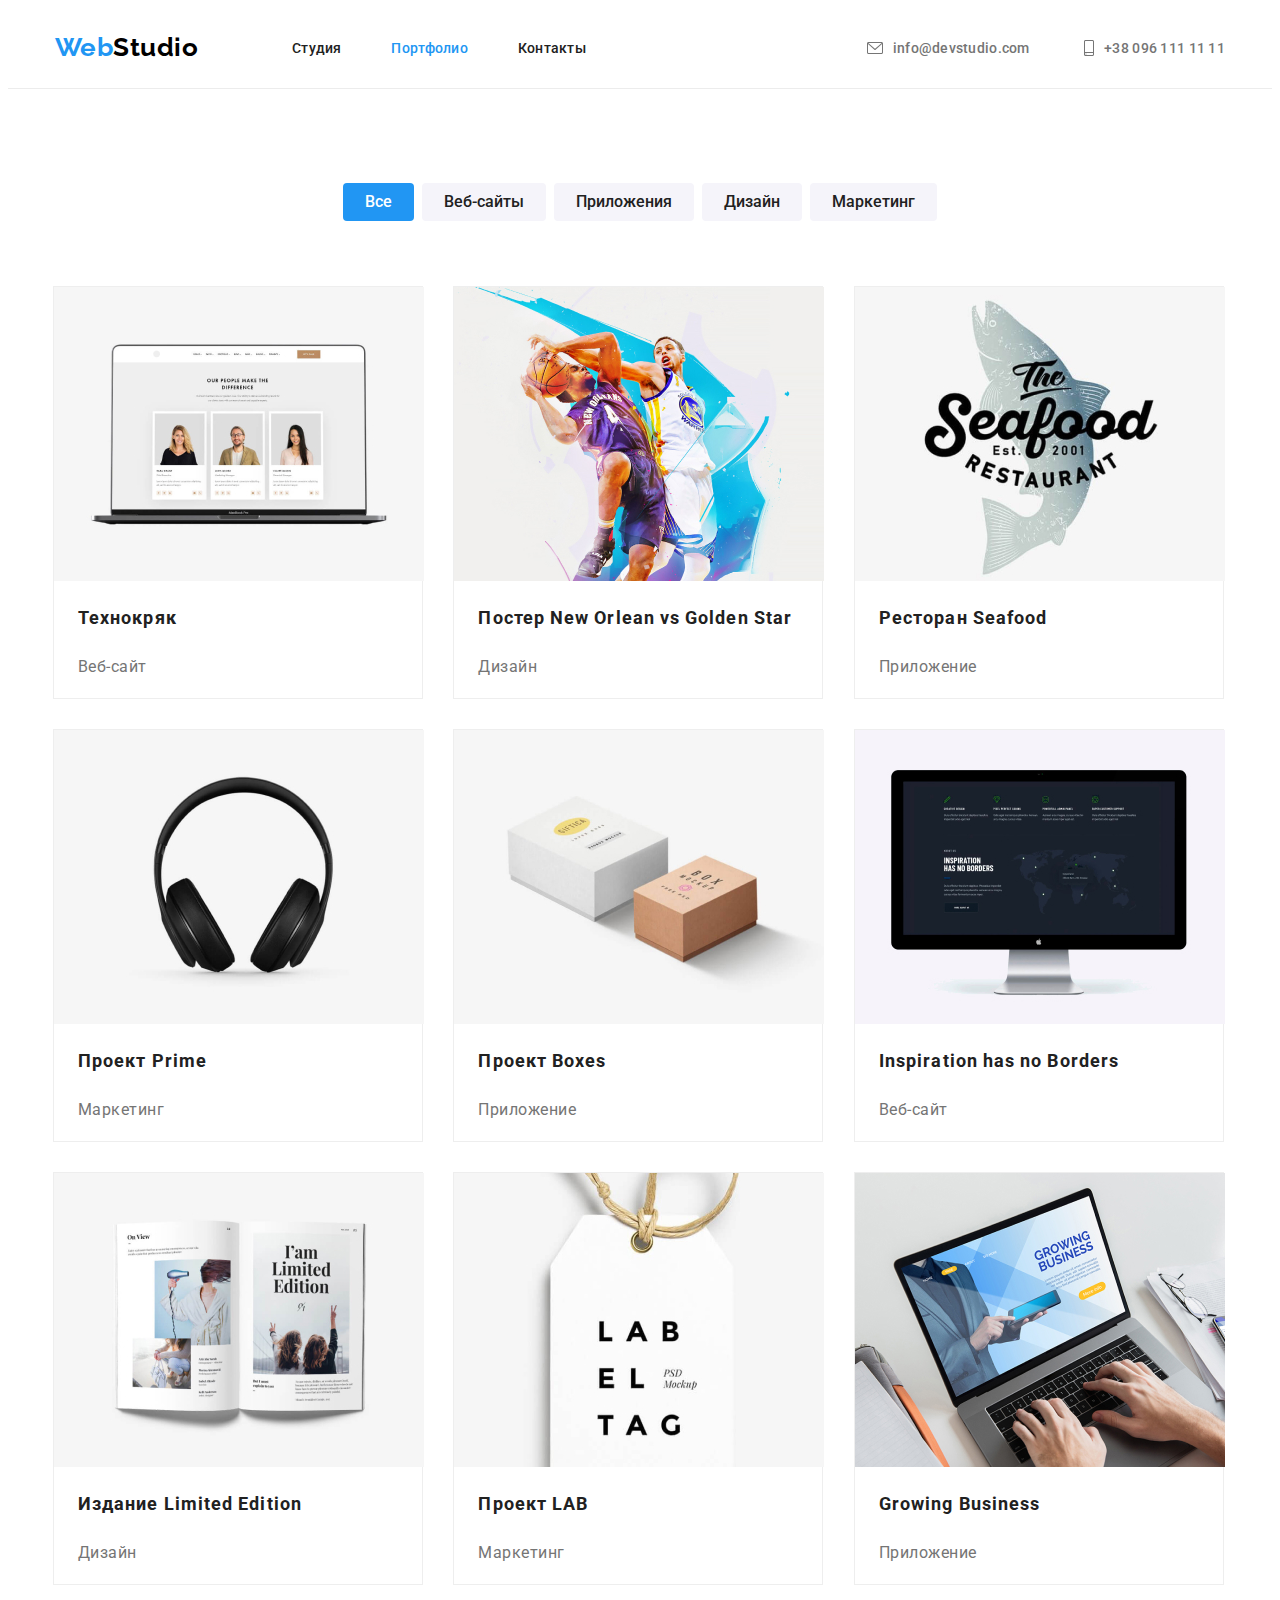
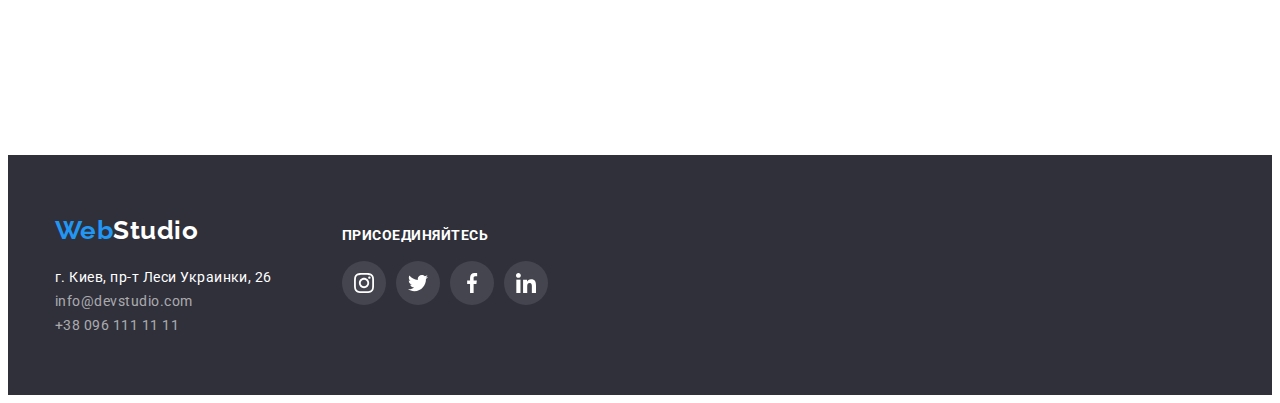
==== portfolio.html @ bf37cfa6 "add new sections" ====
<!DOCTYPE html>
<html lang="ru">
  <head>
    <meta charset="UTF-8" />
    <meta http-equiv="X-UA-Compatible" content="IE=edge" />
    <meta name="viewport" content="width=device-width, initial-scale=1.0" />
    <link rel="preconnect" href="https://fonts.googleapis.com" />
    <link rel="preconnect" href="https://fonts.gstatic.com" crossorigin />
    <link
      href="https://fonts.googleapis.com/css2?family=Raleway:wght@700&family=Roboto:wght@400;500;700;900&display=swap"
      rel="stylesheet"
    />
    <link rel="stylesheet" href="./css/styles.css" />
    <title>Портфоліо</title>
  </head>
  <body>
    <!--Header-->
    <header class="header">
      <a href="index.html" lang="en" class="logo"
        ><span class="logo-blue">Web</span>Studio</a
      >
      <nav class="nav">
        <ul class="nav_list">
          <li class="nav_item">
            <a href="./index.html" class="sources">Студия</a>
          </li>
          <li class="nav_item">
            <a href="./portfolio.html" class="sources current">Портфолио</a>
          </li>
          <li class="nav_item"><a href="#" class="sources">Контакты</a></li>
        </ul>
      </nav>
      <ul class="contact-info">
        <li class="contact-item">
          <a href="mailto:info@devstudio.com" class="mail"
            >info@devstudio.com</a
          >
        </li>
        <li class="contact-item">
          <a href="tel:+380961111111" class="phone">+38 096 111 11 11</a>
        </li>
      </ul>
    </header>
    <div class="head-border"></div>
    <!--Main contect-->
    <main class="portfolio-section">
      <h1 hidden>Menu</h1>
      <ul class="filter">
        <li class="filter-item">
          <button type="button" class="filter-btn active" id="all">Все</button>
        </li>
        <li class="filter-item">
          <button type="button" class="filter-btn" id="webs">Веб-сайты</button>
        </li>
        <li class="filter-item">
          <button type="button" class="filter-btn" id="apps">Приложения</button>
        </li>
        <li class="filter-item">
          <button type="button" class="filter-btn" id="design">Дизайн</button>
        </li>
        <li class="filter-item">
          <button type="button" class="filter-btn" id="marketing">
            Маркетинг
          </button>
        </li>
      </ul>
      <ul class="categories-list">
        <li class="categorie-item web">
          <img
            src="./images/web-site1.jpg"
            alt="Веб-сайт Технокряк"
            width="370"
          />
          <h2 class="categorie-title">Технокряк</h2>
          <p class="categorie-name">Веб-сайт</p>
          <p class="description">
            Ресурс предлагает комплексные предложения с разным уровнем
            функционала и сервисов. Все это позволит посетителю получить
            исчерпывающие сведения о компании или частном лице.
          </p>
        </li>
        <li class="categorie-item des">
          <img
            src="./images/design1.jpg"
            alt="Постер New Orlean vs Golden Star"
            width="370"
          />
          <h2 class="categorie-title">Постер New Orlean vs Golden Star</h2>
          <p class="categorie-name">Дизайн</p>
        </li>
        <li class="categorie-item app">
          <img
            src="./images/apps1.jpg"
            alt="Приложение для ресторана Seafood"
            width="370"
          />
          <h2 class="categorie-title">Ресторан Seafood</h2>
          <p class="categorie-name">Приложение</p>
        </li>
        <li class="categorie-item mark">
          <img
            src="./images/marketing1.jpg"
            alt="Маркетинговый проект Prime"
            width="370"
          />
          <h2 class="categorie-title">Проект Prime</h2>
          <p class="categorie-name">Маркетинг</p>
        </li>
        <li class="categorie-item app">
          <img src="./images/apps2.jpg" alt="Приложение Boxes" width="370" />
          <h2 class="categorie-title">Проект Boxes</h2>
          <p class="categorie-name">Приложение</p>
        </li>
        <li class="categorie-item web">
          <img
            src="./images/web-site2.jpg"
            alt="Веб-сайт Inspiration has no Borders"
            width="370"
          />
          <h2 class="categorie-title">Inspiration has no Borders</h2>
          <p class="categorie-name">Веб-сайт</p>
        </li>
        <li class="categorie-item des">
          <img
            src="./images/design2.jpg"
            alt="Дизайн издания Limited Edition"
            width="370"
          />
          <h2 class="categorie-title">Издание Limited Edition</h2>
          <p class="categorie-name">Дизайн</p>
        </li>
        <li class="categorie-item mark">
          <img
            src="./images/marketing2.jpg"
            alt="Маркетинговый проект"
            width="370"
          />
          <h2 class="categorie-title">Проект LAB</h2>
          <p class="categorie-name">Маркетинг</p>
        </li>
        <li class="categorie-item app">
          <img
            src="./images/apps3.jpg"
            alt="Приложение Growing Business"
            width="370"
          />
          <h2 class="categorie-title">Growing Business</h2>
          <p class="categorie-name">Приложение</p>
        </li>
      </ul>
    </main>
    <!--Footer-->
    <footer class="footer">
      <div class="footer-content">
        <div class="footer-address">
          <a href="./index.html" lang="en" class="logo footer-type"
            ><span class="logo-blue">Web</span>Studio</a
          >
          <address class="address">
            <ul class="address-list">
              <li class="address-item">
                <a
                  href="https://goo.gl/maps/JpqHF6euzhfDJc6Z8"
                  target="_blank"
                  rel="noopener nofollow"
                  class="location"
                  >г. Киев, пр-т Леси Украинки, 26</a
                >
              </li>
              <li class="address-item">
                <a href="mailto:info@devstudio.com" class="footer-mail"
                  >info@devstudio.com</a
                >
              </li>
              <li class="address-item">
                <a href="tel:+380961111111" class="footer-phone"
                  >+38 096 111 11 11</a
                >
              </li>
            </ul>
          </address>
        </div>
        <div class="footer-social">
          <h3 class="social-title">присоединяйтесь</h3>
          <ul class="footer-social-list">
            <li class="footer-team-social-item">
              <a class="footer-team-social-link" href="#">
                <img
                  src="./images/instagram.svg"
                  alt="instagram"
                  width="20"
                  height="20"
                  class="footer-social-image"
                />
              </a>
            </li>
            <li class="footer-team-social-item">
              <a class="footer-team-social-link" href="#">
                <img
                  src="./images/twitter.svg"
                  alt="instagram"
                  width="20"
                  height="20"
                  class="footer-social-image"
                />
              </a>
            </li>
            <li class="footer-team-social-item">
              <a class="footer-team-social-link" href="#">
                <img
                  src="./images/facebook.svg"
                  alt="instagram"
                  width="20"
                  height="20"
                  class="footer-social-image"
                />
              </a>
            </li>
            <li class="footer-team-social-item">
              <a class="footer-team-social-link" href="#">
                <img
                  src="./images/linkedin.svg"
                  alt="instagram"
                  width="20"
                  height="20"
                  class="footer-social-image"
                />
              </a>
            </li>
          </ul>
        </div>
      </div>
    </footer>
    <script src="./js/script.js"></script>
  </body>
</html>
---- css/styles.css ----
:root {
    --bkg-dark: #2f303a;
    --bkg-body: #ffffff;
    --bkg-team: #f5f4fa;
    --brand-color: #757575;
    --clr-blue: #2196f3;
    --clr-black: #000000;
    --title-clr: #212121;
    --footer-link: rgba(255, 255, 255, 0.6);
    --border-works: #eeeeee;
    --border-head: #ececec;
  }
  body {
    font-family: "Roboto", sans-serif;
    letter-spacing: 0.03em;
    color: var(--brand-color);
    background-color: var(--bkg-body);
  }
  .header,
  .head-content,
  .features,
  .works,
  .team-content,
  .footer-content,
  .portfolio-section {
    max-width: 1200px;
    margin: 0 auto;
  }
  .header {
    padding: 24px 0 25px 0;
    display: flex;
    align-items: center;
    justify-content: space-between;
  }
  .head-border {
    border-bottom: 1px solid var(--border-head);
  }
  .logo {
    font-family: "Raleway", sans-serif;
    font-weight: 700;
    font-size: 26px;
    line-height: 1.19;
    color: var(--clr-black);
    text-decoration: none;
    padding-left: 15px;
  }
  .logo-blue {
    color: var(--clr-blue);
  }
  .nav {
    margin-left: 93px;
  }
  .nav_list {
    list-style: none;
    padding: 0;
    margin: 0;
    display: flex;
    justify-content: space-between;
    width: 294px;
  }
  .nav_item,
  .contact-item {
    display: inline-block;
  }
  .contact-info {
    list-style: none;
    padding: 0;
    margin: 0;
    padding-right: 15px;
    margin-left: 280px;
  }
  .sources,
  .mail,
  .phone {
    text-decoration: none;
    font-weight: 500;
    font-size: 14px;
    line-height: 1.14;
    letter-spacing: 0.02em;
  }
  .sources {
    color: var(--title-clr);
  }
  .sources.current{
    color: var(--clr-blue);
  }
  .mail,
  .phone {
    color: var(--brand-color);
  }
  .mail {
    padding-right: 50px;
    padding-left: 26px;
    background: url(../images/envelope.svg) no-repeat 0 center;
  }
  .phone {
    padding-left: 20px;
    background: url(../images/smartphone.svg) no-repeat 0 center;
  }
  .mail:hover,
  .mail:focus,
  .phone:hover,
  .phone:focus {
    filter: sepia(0.4) hue-rotate(200deg) saturate(50);
    -webkit-filter: sepia(0.4) hue-rotate(200deg) saturate(50);
  }
  .sources:hover,
  .sources:focus,
  .location:hover,
  .location:focus,
  .footer-mail:hover,
  .footer-mail:focus,
  .footer-phone:hover,
  .footer-phone:focus {
    color: var(--clr-blue);
  }
  .head {
    background: url(../images/hero.jpg) no-repeat center center;
    height: 600px;
  }
  .overlay {
    background-color: rgba(47, 48, 58, 0.4);
    width: 100%;
    height: 100%;
  }
  h2,
  h3,
  h4 {
    color: var(--title-clr);
  }
  .head-content {
    display: flex;
    flex-direction: column;
    align-items: center;
    width: 696px;
    padding: 200px 0;
  }
  .head-title {
    font-weight: 900;
    font-size: 44px;
    line-height: 1.36;
    text-align: center;
    letter-spacing: 0.06em;
    text-transform: uppercase;
    color: var(--bkg-body);
  }
  .btn-purch {
    padding: 10px 32px;
    background-color: var(--clr-blue);
    border-radius: 4px;
    font-family: inherit;
    font-weight: 700;
    font-size: 16px;
    line-height: 1.875;
    color: var(--bkg-body);
    border: none;
    cursor: pointer;
  }
  .features, .team-content, .clients {
    padding: 94px 0;
  }
  .feature-list {
    list-style: none;
    padding: 0;
    margin: 0;
  }
  .feature-item {
    display: inline-block;
    width: 270px;
    margin-left: 30px;
  }
  .feature-item:first-child {
    margin-left: 15px;
  }
  .feature-image{
    height: 120px;
    border-radius: 4px;
    background-color: var(--bkg-team);
    margin-bottom: 30px;
  }
  .feature-icon {
    display: block;
    margin: 0 auto;
    padding: 25px 0;
  }
  .feature-title {
    font-weight: 700;
    font-size: 14px;
    line-height: 1.14;
    text-transform: uppercase;
  }
  .feature-text {
    font-size: 14px;
    line-height: 1.71;
  }
  .works {
    padding-bottom: 94px;
  }
  .title-section {
    font-weight: 700;
    font-size: 36px;
    line-height: 1.17;
    text-align: center;
    margin: 0 0 30px 0;
  }
  .work-list {
    list-style: none;
    display: flex;
    justify-content: space-between;
    flex-wrap: wrap;
    padding: 0;
    margin: 0;
  }
  .work-item {
    display: inline-block;
    margin-top: 20px;
  }
  .team {
    background-color: var(--bkg-team);
  }
  .team-list, .social-list {
    list-style: none;
    margin: 0;
    padding: 0;
  }
  .team-item {
    display: inline-block;
    width: 270px;
    margin-left: 30px;
    margin-top: 20px;
    background: var(--bkg-body);
    box-shadow: 0px 1px 3px rgba(0, 0, 0, 0.12),
                0px 1px 1px rgba(0, 0, 0, 0.14),
                0px 2px 1px rgba(0, 0, 0, 0.2);
    border-radius: 0px 0px 4px 4px;
  }
  .team-item:first-child {
    margin-left: 15px;
  }
  .team-member {
    font-weight: 500;
    font-size: 16px;
    line-height: 1.19;
    text-align: center;
  }
  .team-position {
    font-size: 16px;
    line-height: 1.19;
    text-align: center;
  }
  .social-list {
    padding: 16px 28px 30px 28px;
    display: flex;
    justify-content: space-between;
  }
.team-social-link, .footer-team-social-link {
  display: block;
  width: 44px;
  height: 44px;
}
.team-social-link:hover,
.team-social-link:focus {
    filter: contrast(240%);
    background: rgb(30, 139, 228);
    border-radius: 25px;
}
.social-image {
  padding: 12px;
}
  .clients {
    max-width: 1170px;
    margin: 0 auto;
  }
  .title-section.client {
    margin-bottom: 40px;
  }
  .client-list {
    display: flex;
    flex-wrap: wrap;
    justify-content: space-between;
  }
.client-link {
  border: 1px solid #AFB1B8;
    border-radius: 4px;
    padding: 16px 32px;
   height: 60px; 
  margin-top: 10px;
}
.client-link:hover,
.client-link:focus
  {
    filter: sepia(0.4) hue-rotate(200deg) saturate(50);
    -webkit-filter: sepia(0.4) hue-rotate(200deg) saturate(50);
  }
  .footer {
    background-color: var(--bkg-dark);
    padding-top: 60px;
  }
  .footer-content {
    display: flex;
  }
  .logo.footer-type {
    color: var(--bkg-body);
  }
  .address-list {
    list-style: none;
    margin: 0;
    padding: 20px 0 57px 15px;
  }
  .location,
  .footer-mail,
  .footer-phone {
    font-style: normal;
    font-size: 14px;
    line-height: 1.71;
    text-decoration: none;
    margin-bottom: 9px;
  }
  .location {
    color: var(--bkg-body);
  }
  .footer-mail,
  .footer-phone {
    color: var(--footer-link);
  }
  .social-title {
    text-transform: uppercase;
    color: #ffffff;
    font-weight: 700;
    font-size: 14px;
    line-height: 0.875;
  }
.footer-social {
  margin-left: 70px;
}
.footer-team-social-item {
  display: block;
  margin-right: 10px;
}
.footer-social-list {
  display: flex;
  justify-content: space-between;
  padding: 0;
  margin: 20px 0;
}
.footer-social-image {
padding: 12px;
-webkit-filter: grayscale(100) brightness(200);
  filter: grayscale(100) brightness(200);
}
.footer-team-social-link {
  border-radius: 25px;
  background: rgba(255, 255, 255, 0.1);
}
.footer-team-social-link:hover,
.footer-team-social-link:focus {
  background: var(--clr-blue); 
}






  /* Portfolio settings  */
  .portfolio-section {
    margin-top: 94px;
    margin-bottom: 155px;
  }
  .filter {
    list-style: none;
    margin: 0 0 50px 0;
    padding: 0;
    display: flex;
    flex-direction: row;
    justify-content: center;
  }
  .filter-item {
    margin: 0 4px;
  }
  .filter-btn {
    padding: 6px 22px;
    background: var(--bkg-team);
    border-radius: 4px;
    border: none;
    font-family: inherit;
    font-weight: 500;
    font-size: 16px;
    line-height: 1.625;
    color: var(--title-clr);
    cursor: pointer;
  }
  .filter-btn:hover,
  .filter-btn:focus,
  .active {
    background-color: var(--clr-blue);
    color: var(--bkg-body);
  }
  
  .categories-list {
    list-style: none;
    margin: 0;
    padding: 0;
  }
  .categorie-item {
    display: inline-block;
    position: relative;
    width: 368px;
    margin: 15px 13px;
    border: 1px solid var(--border-works);
  }
  .categorie-title {
    font-weight: 700;
    font-size: 18px;
    line-height: 2;
    letter-spacing: 0.06em;
    padding-left: 24px;
  }
  .categorie-name {
    font-size: 16px;
    line-height: 1.875;
    padding-left: 24px;
  }
  .description {
    display: none;
    font-size: 18px;
    line-height: 1.56;
    color: #FFFFFF;
    background: rgba(33, 150, 243, 0.9);
    padding: 63px 24px;
    margin: 0;
    position: absolute;
    top: 0;
    left: 0;
  }
.categorie-item:hover,
.categorie-item:focus {
    box-shadow: 0px 1px 1px rgba(0, 0, 0, 0.12),
                0px 4px 4px rgba(0, 0, 0, 0.06),
                1px 4px 6px rgba(0, 0, 0, 0.16);
}
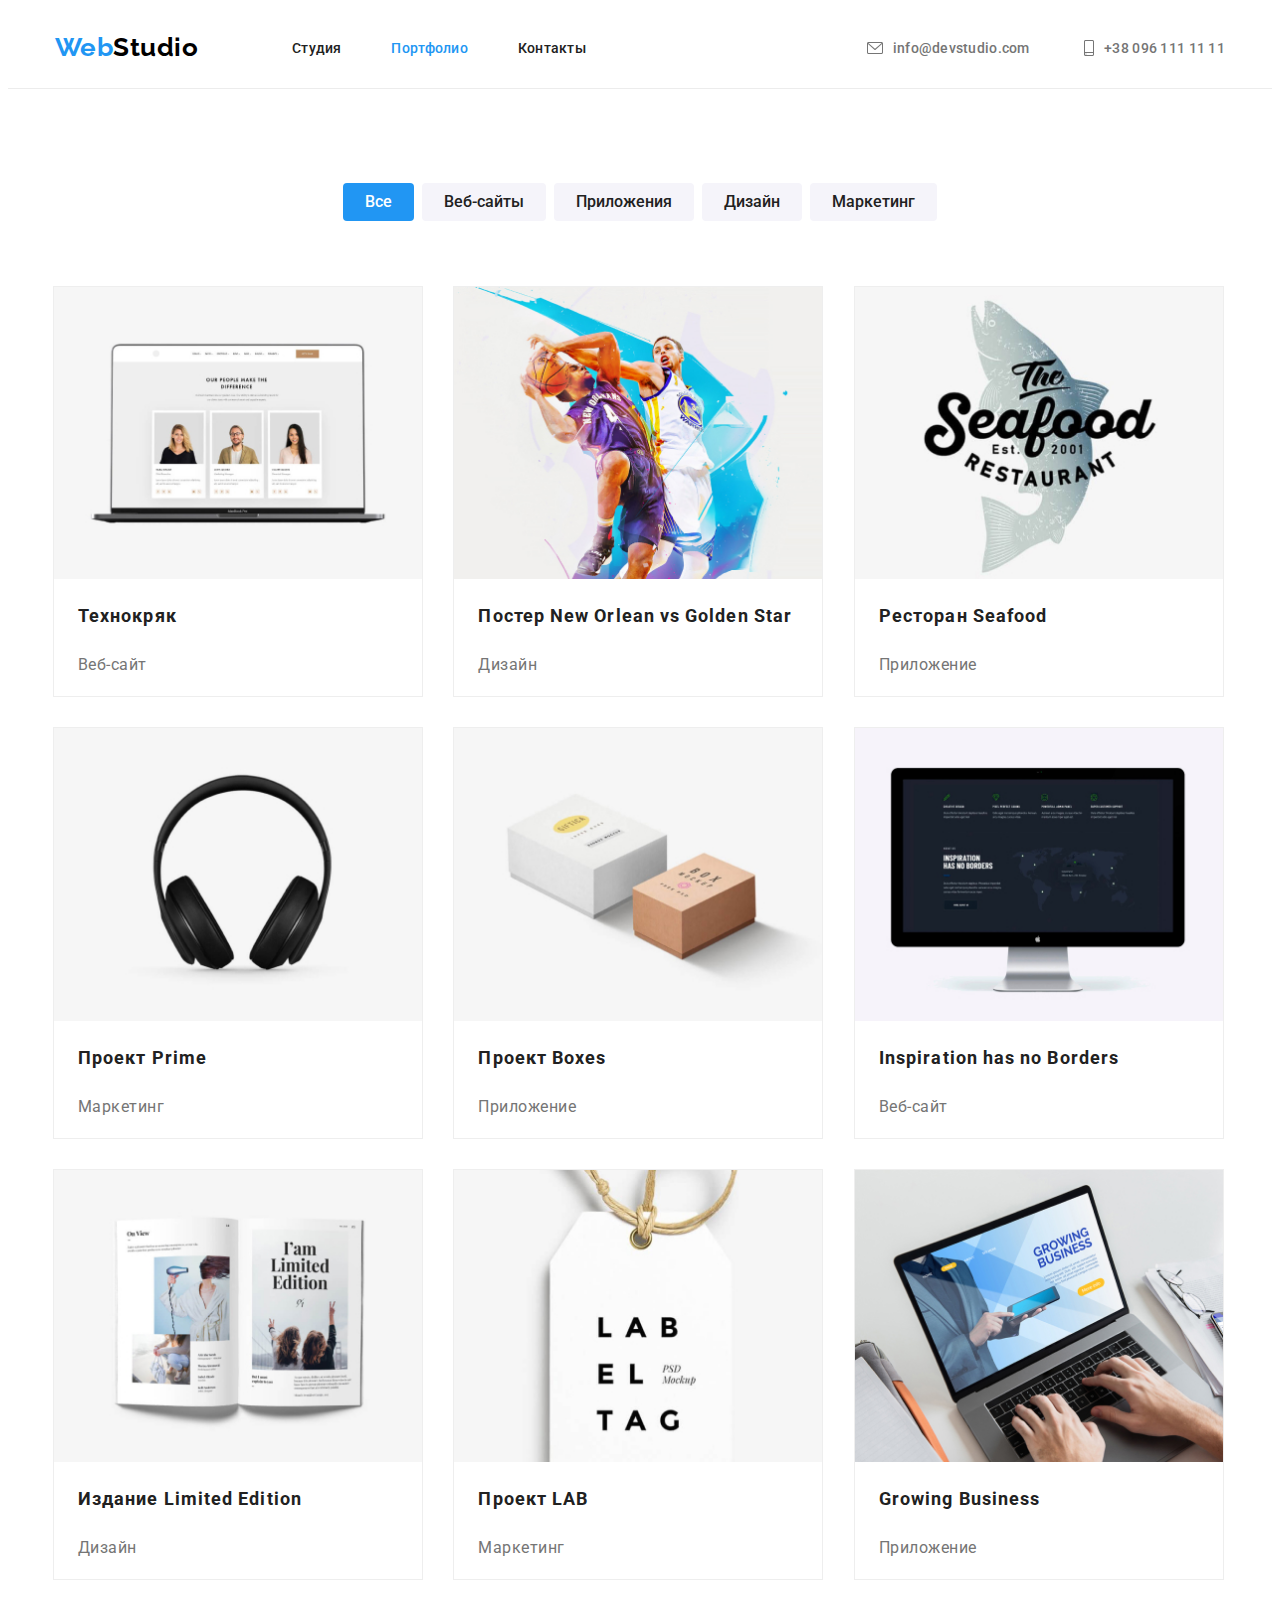
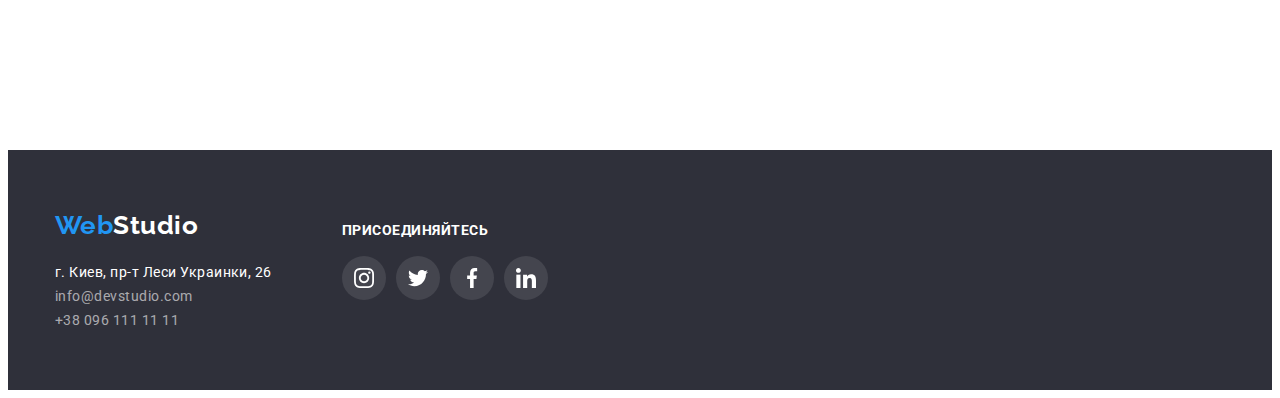
==== commit 51d7590d: "some changes in code" ====
--- a/portfolio.html
+++ b/portfolio.html
@@ -69,11 +69,11 @@
           <img
             src="./images/web-site1.jpg"
             alt="Веб-сайт Технокряк"
-            width="370"
+            width="368"
           />
           <h2 class="categorie-title">Технокряк</h2>
           <p class="categorie-name">Веб-сайт</p>
-          <p class="description">
+          <p class="description" id="web0">
             Ресурс предлагает комплексные предложения с разным уровнем
             функционала и сервисов. Все это позволит посетителю получить
             исчерпывающие сведения о компании или частном лице.
@@ -83,69 +83,109 @@
           <img
             src="./images/design1.jpg"
             alt="Постер New Orlean vs Golden Star"
-            width="370"
+            width="368"
           />
           <h2 class="categorie-title">Постер New Orlean vs Golden Star</h2>
           <p class="categorie-name">Дизайн</p>
+          <p class="description" id="des0">
+            Ресурс предлагает комплексные предложения с разным уровнем
+            функционала и сервисов. Все это позволит посетителю получить
+            исчерпывающие сведения о компании или частном лице.
+          </p>
         </li>
         <li class="categorie-item app">
           <img
             src="./images/apps1.jpg"
             alt="Приложение для ресторана Seafood"
-            width="370"
+            width="368"
           />
           <h2 class="categorie-title">Ресторан Seafood</h2>
           <p class="categorie-name">Приложение</p>
+          <p class="description" id="app0">
+            Ресурс предлагает комплексные предложения с разным уровнем
+            функционала и сервисов. Все это позволит посетителю получить
+            исчерпывающие сведения о компании или частном лице.
+          </p>
         </li>
         <li class="categorie-item mark">
           <img
             src="./images/marketing1.jpg"
             alt="Маркетинговый проект Prime"
-            width="370"
+            width="368"
           />
           <h2 class="categorie-title">Проект Prime</h2>
           <p class="categorie-name">Маркетинг</p>
+          <p class="description" id="mark0">
+            Ресурс предлагает комплексные предложения с разным уровнем
+            функционала и сервисов. Все это позволит посетителю получить
+            исчерпывающие сведения о компании или частном лице.
+          </p>
         </li>
         <li class="categorie-item app">
-          <img src="./images/apps2.jpg" alt="Приложение Boxes" width="370" />
+          <img src="./images/apps2.jpg" alt="Приложение Boxes" width="368" />
           <h2 class="categorie-title">Проект Boxes</h2>
           <p class="categorie-name">Приложение</p>
+          <p class="description" id="app1">
+            Ресурс предлагает комплексные предложения с разным уровнем
+            функционала и сервисов. Все это позволит посетителю получить
+            исчерпывающие сведения о компании или частном лице.
+          </p>
         </li>
         <li class="categorie-item web">
           <img
             src="./images/web-site2.jpg"
             alt="Веб-сайт Inspiration has no Borders"
-            width="370"
+            width="368"
           />
           <h2 class="categorie-title">Inspiration has no Borders</h2>
           <p class="categorie-name">Веб-сайт</p>
+          <p class="description" id="web1">
+            Ресурс предлагает комплексные предложения с разным уровнем
+            функционала и сервисов. Все это позволит посетителю получить
+            исчерпывающие сведения о компании или частном лице.
+          </p>
         </li>
         <li class="categorie-item des">
           <img
             src="./images/design2.jpg"
             alt="Дизайн издания Limited Edition"
-            width="370"
+            width="368"
           />
           <h2 class="categorie-title">Издание Limited Edition</h2>
           <p class="categorie-name">Дизайн</p>
+          <p class="description" id="des1">
+            Ресурс предлагает комплексные предложения с разным уровнем
+            функционала и сервисов. Все это позволит посетителю получить
+            исчерпывающие сведения о компании или частном лице.
+          </p>
         </li>
         <li class="categorie-item mark">
           <img
             src="./images/marketing2.jpg"
             alt="Маркетинговый проект"
-            width="370"
+            width="368"
           />
           <h2 class="categorie-title">Проект LAB</h2>
           <p class="categorie-name">Маркетинг</p>
+          <p class="description" id="mark1">
+            Ресурс предлагает комплексные предложения с разным уровнем
+            функционала и сервисов. Все это позволит посетителю получить
+            исчерпывающие сведения о компании или частном лице.
+          </p>
         </li>
         <li class="categorie-item app">
           <img
             src="./images/apps3.jpg"
             alt="Приложение Growing Business"
-            width="370"
+            width="368"
           />
           <h2 class="categorie-title">Growing Business</h2>
           <p class="categorie-name">Приложение</p>
+          <p class="description" id="app2">
+            Ресурс предлагает комплексные предложения с разным уровнем
+            функционала и сервисов. Все это позволит посетителю получить
+            исчерпывающие сведения о компании или частном лице.
+          </p>
         </li>
       </ul>
     </main>
@@ -182,52 +222,52 @@
         </div>
         <div class="footer-social">
           <h3 class="social-title">присоединяйтесь</h3>
-          <ul class="footer-social-list">
-            <li class="footer-team-social-item">
-              <a class="footer-team-social-link" href="#">
-                <img
-                  src="./images/instagram.svg"
-                  alt="instagram"
-                  width="20"
-                  height="20"
-                  class="footer-social-image"
-                />
-              </a>
-            </li>
-            <li class="footer-team-social-item">
-              <a class="footer-team-social-link" href="#">
-                <img
-                  src="./images/twitter.svg"
-                  alt="instagram"
-                  width="20"
-                  height="20"
-                  class="footer-social-image"
-                />
-              </a>
-            </li>
-            <li class="footer-team-social-item">
-              <a class="footer-team-social-link" href="#">
-                <img
-                  src="./images/facebook.svg"
-                  alt="instagram"
-                  width="20"
-                  height="20"
-                  class="footer-social-image"
-                />
-              </a>
-            </li>
-            <li class="footer-team-social-item">
-              <a class="footer-team-social-link" href="#">
-                <img
-                  src="./images/linkedin.svg"
-                  alt="instagram"
-                  width="20"
-                  height="20"
-                  class="footer-social-image"
-                />
-              </a>
-            </li>
-          </ul>
+          <div class="footer-social-list">
+            <div class="footer-team-social-item">
+              <a class="footer-team-social-link" href="#">
+                <img
+                  src="./images/instagram1.svg"
+                  alt="instagram"
+                  width="20"
+                  height="20"
+                  class="footer-social-image"
+                />
+              </a>
+            </div>
+            <div class="footer-team-social-item">
+              <a class="footer-team-social-link" href="#">
+                <img
+                  src="./images/twitter1.svg"
+                  alt="instagram"
+                  width="20"
+                  height="20"
+                  class="footer-social-image"
+                />
+              </a>
+            </div>
+            <div class="footer-team-social-item">
+              <a class="footer-team-social-link" href="#">
+                <img
+                  src="./images/facebook1.svg"
+                  alt="instagram"
+                  width="20"
+                  height="20"
+                  class="footer-social-image"
+                />
+              </a>
+            </div>
+            <div class="footer-team-social-item">
+              <a class="footer-team-social-link" href="#">
+                <img
+                  src="./images/linkedin1.svg"
+                  alt="instagram"
+                  width="20"
+                  height="20"
+                  class="footer-social-image"
+                />
+              </a>
+            </div>
+          </div>
         </div>
       </div>
     </footer>
--- a/css/styles.css
+++ b/css/styles.css
@@ -117,6 +117,7 @@
   .head {
     background: url(../images/hero.jpg) no-repeat center center;
     height: 600px;
+    position: relative;
   }
   .overlay {
     background-color: rgba(47, 48, 58, 0.4);
@@ -156,6 +157,7 @@
     border: none;
     cursor: pointer;
   }
+  /* Fatures section */
   .features, .team-content, .clients {
     padding: 94px 0;
   }
@@ -193,6 +195,7 @@
     font-size: 14px;
     line-height: 1.71;
   }
+  /* Work Section */
   .works {
     padding-bottom: 94px;
   }
@@ -215,6 +218,28 @@
     display: inline-block;
     margin-top: 20px;
   }
+  .work-link {
+    text-decoration: none;
+    display: block;
+    position: relative;
+    font-size: 0;
+  }
+  .work-title {
+    font-weight: 700;
+    font-size: 14px;
+    line-height: 1.14;
+    text-align: center;
+    text-transform: uppercase;
+    color: #FFFFFF;
+    background: rgba(47, 48, 58, 0.8);
+    position: absolute;
+    bottom: 0;
+    right: 0;
+    left: 0;
+    padding: 27px 0;
+    margin: 0;
+  }
+  /* Team Member Section */
   .team {
     background-color: var(--bkg-team);
   }
@@ -267,6 +292,7 @@
 .social-image {
   padding: 12px;
 }
+/* Clients Section */
   .clients {
     max-width: 1170px;
     margin: 0 auto;
@@ -292,6 +318,7 @@
     filter: sepia(0.4) hue-rotate(200deg) saturate(50);
     -webkit-filter: sepia(0.4) hue-rotate(200deg) saturate(50);
   }
+  /* Footer section */
   .footer {
     background-color: var(--bkg-dark);
     padding-top: 60px;
@@ -334,7 +361,6 @@
   margin-left: 70px;
 }
 .footer-team-social-item {
-  display: block;
   margin-right: 10px;
 }
 .footer-social-list {
@@ -345,8 +371,6 @@
 }
 .footer-social-image {
 padding: 12px;
--webkit-filter: grayscale(100) brightness(200);
-  filter: grayscale(100) brightness(200);
 }
 .footer-team-social-link {
   border-radius: 25px;
@@ -357,10 +381,137 @@
   background: var(--clr-blue); 
 }
 
-
-
-
-
+/* Modal Window */
+.modal {
+  display: none;
+  z-index: 2;
+  width: 448px;
+  height: 501px;
+  background-color: var(--bkg-body);
+  position: absolute;
+  top: 140px;
+  left:  0;
+  right: 0;
+  margin: 0 auto;
+  box-shadow: 0px 1px 3px rgba(0, 0, 0, 0.12),
+              0px 1px 1px rgba(0, 0, 0, 0.14),
+              0px 2px 1px rgba(0, 0, 0, 0.2);
+  border-radius: 4px;
+  padding: 40px;
+}
+#bg-overlay {
+  display: none;
+  position: absolute;
+  z-index: 1;
+  top: -200px;
+  width: 100%;
+  height: 512%;
+  background: #000;
+  opacity: 0.2;
+}
+#btn-close {
+  border: none;
+  background-color: var(--bkg-body);
+  position: absolute;
+  top: 0;
+  right: 0;
+  margin: 8px;
+  cursor: pointer;
+}
+.btn-close-img {
+  border: 1px solid rgba(0, 0, 0, 0.1);
+  padding: 4px;
+  border-radius: 50%;
+}
+.form-title {
+  font-weight: 700;
+  font-size: 20px;
+  line-height: 1.15;
+  text-align: center;
+  color: var(--title-clr);
+  margin-top: 0;
+  margin-bottom: 12px;
+}
+.form-label {
+  font-size: 12px;
+  line-height: 1.17;
+  letter-spacing: 0.01em;
+  color: var(--brand-color);
+}
+.visitor-info {
+  width: 388px;
+  height: 14px;
+  margin-top: 2px;
+  margin-bottom: 8px;
+  border: 1px solid rgba(33, 33, 33, 0.2);
+  border-radius: 4px;
+  padding: 12px 16px 12px 42px;
+  font-size: 14px;
+  line-height: 1.71;
+  letter-spacing: 0.01em;
+  color: rgba(117, 117, 117, 0.5);
+  font-family: inherit;
+  cursor: pointer;
+}
+.visitor-info:focus {
+  outline: 1px solid var(--clr-blue);
+}
+.visitor-info.visitor-name {
+  background: url(../images/person-modal.svg) no-repeat 12px 11px;
+}
+.visitor-info.visitor-phone {
+  background: url(../images/phone-modal.svg) no-repeat 12px 11px; 
+}
+.visitor-info.visitor-email {
+  background: url(../images/email-modal.svg) no-repeat 12px 11px;
+}
+.visitor-info.visitor-comment {
+  width: 414px;
+  height: 94px;
+  margin-bottom: 0;
+  padding: 12px 16px;
+  resize: none;
+}
+.visitor-comment::placeholder{
+font-size: 14px;
+  line-height: 1.71;
+  letter-spacing: 0.01em;
+  color: rgba(117, 117, 117, 0.5);
+  font-family: "Roboto", sans-serif;
+}
+.visitor-checkbox {
+  margin-top: 20px;
+  margin-bottom: 30px;
+  width: 16px;
+  height: 15px;
+  border-color: #212121;
+  text-align: center;
+  cursor: pointer;
+}
+.agreement-text {
+  font-size: 14px;
+  line-height: 1.71;
+}
+.agreement-link {
+  color: var(--clr-blue);
+}
+.btn-submit {
+  background-color: var(--clr-blue);
+  color: var(--bkg-body);
+  font-family: inherit;
+  font-weight: 700;
+  font-size: 16px;
+  line-height: 1.875;
+  text-align: center;
+  letter-spacing: 0.06em;
+  padding: 10px 55px;
+  box-shadow: 0px 4px 4px rgba(0, 0, 0, 0.15);
+  border-radius: 4px;
+  border: none;
+  display: block;
+  margin: 0 auto;
+  cursor: pointer;
+}
 
   /* Portfolio settings  */
   .portfolio-section {
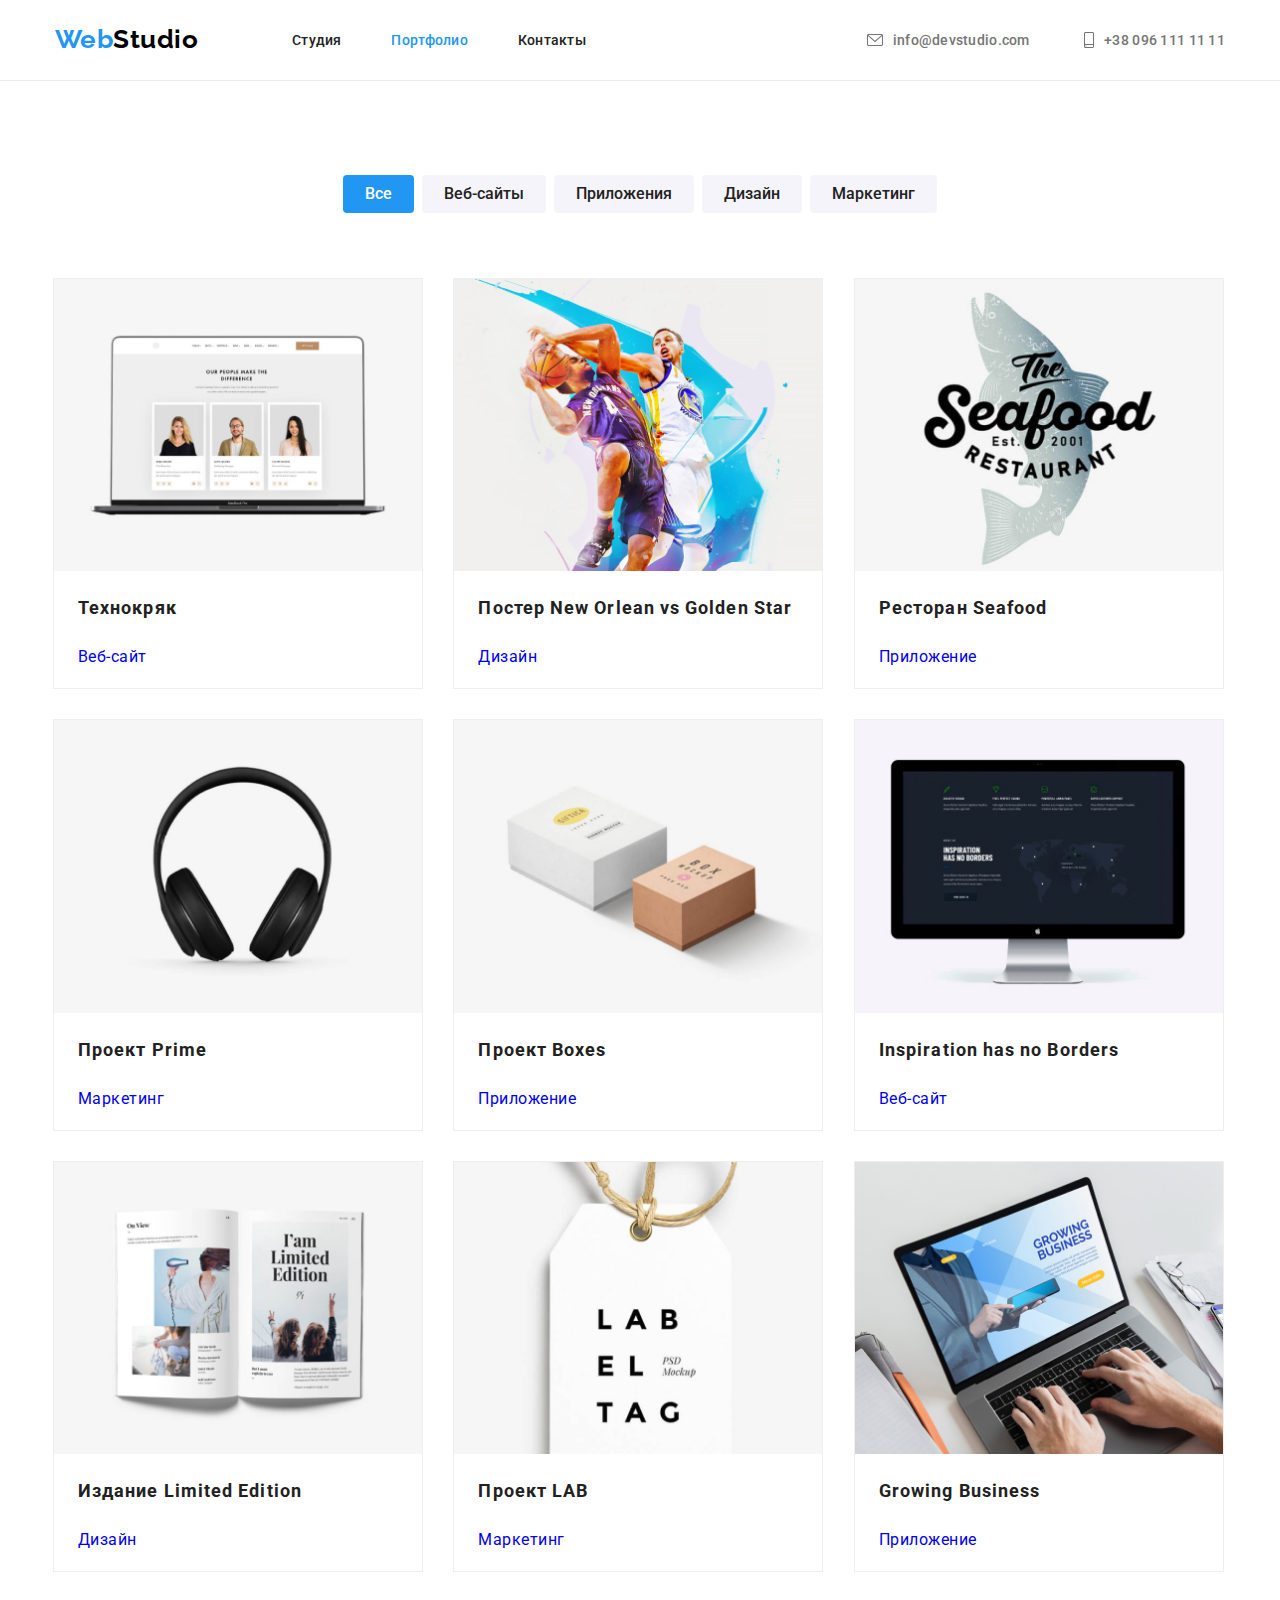
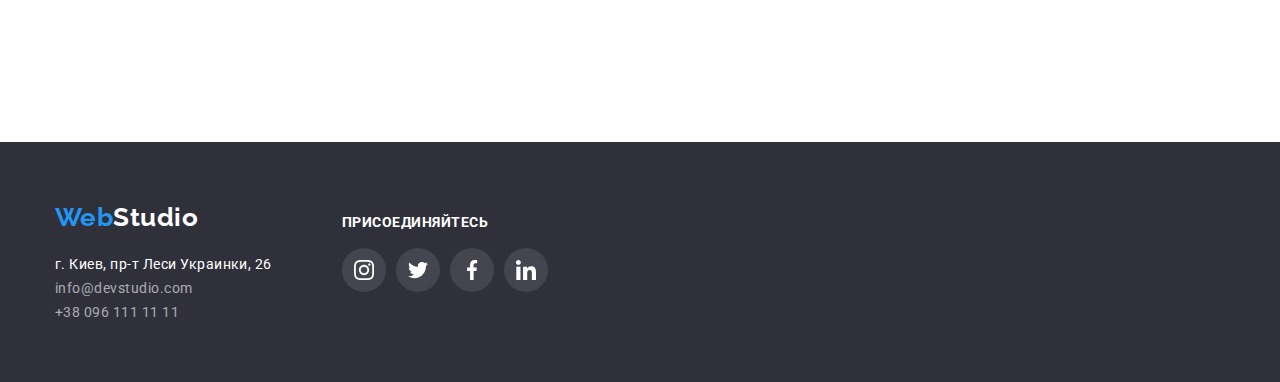
==== commit 446ecbae: "phone adaptation" ====
--- a/portfolio.html
+++ b/portfolio.html
@@ -19,6 +19,9 @@
       <a href="index.html" lang="en" class="logo"
         ><span class="logo-blue">Web</span>Studio</a
       >
+      <button type="button" class="btn-menu-open" id="btn-menu-open">
+        <img src="./images/menu-btn-open.svg" alt="open menu" />
+      </button>
       <nav class="nav">
         <ul class="nav_list">
           <li class="nav_item">
@@ -40,6 +43,48 @@
           <a href="tel:+380961111111" class="phone">+38 096 111 11 11</a>
         </li>
       </ul>
+      <div class="mobile-menu" id="mobile-menu">
+        <button type="button" class="btn-menu-close" id="btn-menu-close">
+          <img src="./images/close-modal.svg" alt="close" />
+        </button>
+        <nav class="nav-mobile">
+          <ul class="nav_list_mobile">
+            <li class="nav_item_mobile">
+              <a href="./index.html" class="sources">Студия</a>
+            </li>
+            <li class="nav_item_mobile">
+              <a href="./portfolio.html" class="sources current">Портфолио</a>
+            </li>
+            <li class="nav_item_mobile">
+              <a href="#" class="sources">Контакты</a>
+            </li>
+          </ul>
+        </nav>
+        <ul class="contact-info-mobile">
+          <li class="contact-item-mobile">
+            <a href="mailto:info@devstudio.com" class="mail"
+              >info@devstudio.com</a
+            >
+          </li>
+          <li class="contact-item-mobile">
+            <a href="tel:+380961111111" class="phone">+38 096 111 11 11</a>
+          </li>
+        </ul>
+        <ul class="social-list-mobile">
+          <li class="team-social-item-mobile">
+            <a class="team-social-link-mobile" href="#">Instagram</a>
+          </li>
+          <li class="team-social-item-mobile">
+            <a class="team-social-link-mobile" href="#">Twitter</a>
+          </li>
+          <li class="team-social-item-mobile">
+            <a class="team-social-link-mobile" href="#">Facebook</a>
+          </li>
+          <li class="team-social-item-mobile">
+            <a class="team-social-link-mobile" href="#">LinkedIn</a>
+          </li>
+        </ul>
+      </div>
     </header>
     <div class="head-border"></div>
     <!--Main contect-->
@@ -66,126 +111,145 @@
       </ul>
       <ul class="categories-list">
         <li class="categorie-item web">
-          <img
-            src="./images/web-site1.jpg"
-            alt="Веб-сайт Технокряк"
-            width="368"
-          />
-          <h2 class="categorie-title">Технокряк</h2>
-          <p class="categorie-name">Веб-сайт</p>
-          <p class="description" id="web0">
-            Ресурс предлагает комплексные предложения с разным уровнем
-            функционала и сервисов. Все это позволит посетителю получить
-            исчерпывающие сведения о компании или частном лице.
-          </p>
+          <div class="img_desc">
+            <img src="./images/web-site1.jpg" alt="Веб-сайт Технокряк" />
+            <p class="description" id="web0">
+              Ресурс предлагает комплексные предложения с разным уровнем
+              функционала и сервисов. Все это позволит посетителю получить
+              исчерпывающие сведения о компании или частном лице.
+            </p>
+          </div>
+          <a href="#" class="categorie-link">
+            <h2 class="categorie-title">Технокряк</h2>
+            <p class="categorie-name">Веб-сайт</p>
+          </a>
         </li>
         <li class="categorie-item des">
-          <img
-            src="./images/design1.jpg"
-            alt="Постер New Orlean vs Golden Star"
-            width="368"
-          />
-          <h2 class="categorie-title">Постер New Orlean vs Golden Star</h2>
-          <p class="categorie-name">Дизайн</p>
-          <p class="description" id="des0">
-            Ресурс предлагает комплексные предложения с разным уровнем
-            функционала и сервисов. Все это позволит посетителю получить
-            исчерпывающие сведения о компании или частном лице.
-          </p>
+          <div class="img_desc">
+            <img
+              src="./images/design1.jpg"
+              alt="Постер New Orlean vs Golden Star"
+            />
+            <p class="description" id="des0">
+              Ресурс предлагает комплексные предложения с разным уровнем
+              функционала и сервисов. Все это позволит посетителю получить
+              исчерпывающие сведения о компании или частном лице.
+            </p>
+          </div>
+          <a href="#" class="categorie-link">
+            <h2 class="categorie-title">Постер New Orlean vs Golden Star</h2>
+            <p class="categorie-name">Дизайн</p>
+          </a>
         </li>
         <li class="categorie-item app">
-          <img
-            src="./images/apps1.jpg"
-            alt="Приложение для ресторана Seafood"
-            width="368"
-          />
-          <h2 class="categorie-title">Ресторан Seafood</h2>
-          <p class="categorie-name">Приложение</p>
-          <p class="description" id="app0">
-            Ресурс предлагает комплексные предложения с разным уровнем
-            функционала и сервисов. Все это позволит посетителю получить
-            исчерпывающие сведения о компании или частном лице.
-          </p>
+          <div class="img_desc">
+            <img
+              src="./images/apps1.jpg"
+              alt="Приложение для ресторана Seafood"
+            />
+            <p class="description" id="app0">
+              Ресурс предлагает комплексные предложения с разным уровнем
+              функционала и сервисов. Все это позволит посетителю получить
+              исчерпывающие сведения о компании или частном лице.
+            </p>
+          </div>
+          <a href="#" class="categorie-link">
+            <h2 class="categorie-title">Ресторан Seafood</h2>
+            <p class="categorie-name">Приложение</p>
+          </a>
         </li>
         <li class="categorie-item mark">
-          <img
-            src="./images/marketing1.jpg"
-            alt="Маркетинговый проект Prime"
-            width="368"
-          />
-          <h2 class="categorie-title">Проект Prime</h2>
-          <p class="categorie-name">Маркетинг</p>
-          <p class="description" id="mark0">
-            Ресурс предлагает комплексные предложения с разным уровнем
-            функционала и сервисов. Все это позволит посетителю получить
-            исчерпывающие сведения о компании или частном лице.
-          </p>
+          <div class="img_desc">
+            <img
+              src="./images/marketing1.jpg"
+              alt="Маркетинговый проект Prime"
+            />
+            <p class="description" id="mark0">
+              Ресурс предлагает комплексные предложения с разным уровнем
+              функционала и сервисов. Все это позволит посетителю получить
+              исчерпывающие сведения о компании или частном лице.
+            </p>
+          </div>
+          <a href="#" class="categorie-link">
+            <h2 class="categorie-title">Проект Prime</h2>
+            <p class="categorie-name">Маркетинг</p>
+          </a>
         </li>
         <li class="categorie-item app">
-          <img src="./images/apps2.jpg" alt="Приложение Boxes" width="368" />
-          <h2 class="categorie-title">Проект Boxes</h2>
-          <p class="categorie-name">Приложение</p>
-          <p class="description" id="app1">
-            Ресурс предлагает комплексные предложения с разным уровнем
-            функционала и сервисов. Все это позволит посетителю получить
-            исчерпывающие сведения о компании или частном лице.
-          </p>
+          <div class="img_desc">
+            <img src="./images/apps2.jpg" alt="Приложение Boxes" width="368" />
+            <p class="description" id="app1">
+              Ресурс предлагает комплексные предложения с разным уровнем
+              функционала и сервисов. Все это позволит посетителю получить
+              исчерпывающие сведения о компании или частном лице.
+            </p>
+          </div>
+          <a href="#" class="categorie-link">
+            <h2 class="categorie-title">Проект Boxes</h2>
+            <p class="categorie-name">Приложение</p>
+          </a>
         </li>
         <li class="categorie-item web">
-          <img
-            src="./images/web-site2.jpg"
-            alt="Веб-сайт Inspiration has no Borders"
-            width="368"
-          />
-          <h2 class="categorie-title">Inspiration has no Borders</h2>
-          <p class="categorie-name">Веб-сайт</p>
-          <p class="description" id="web1">
-            Ресурс предлагает комплексные предложения с разным уровнем
-            функционала и сервисов. Все это позволит посетителю получить
-            исчерпывающие сведения о компании или частном лице.
-          </p>
+          <div class="img_desc">
+            <img
+              src="./images/web-site2.jpg"
+              alt="Веб-сайт Inspiration has no Borders"
+            />
+            <p class="description" id="web1">
+              Ресурс предлагает комплексные предложения с разным уровнем
+              функционала и сервисов. Все это позволит посетителю получить
+              исчерпывающие сведения о компании или частном лице.
+            </p>
+          </div>
+          <a href="#" class="categorie-link">
+            <h2 class="categorie-title">Inspiration has no Borders</h2>
+            <p class="categorie-name">Веб-сайт</p>
+          </a>
         </li>
         <li class="categorie-item des">
-          <img
-            src="./images/design2.jpg"
-            alt="Дизайн издания Limited Edition"
-            width="368"
-          />
-          <h2 class="categorie-title">Издание Limited Edition</h2>
-          <p class="categorie-name">Дизайн</p>
-          <p class="description" id="des1">
-            Ресурс предлагает комплексные предложения с разным уровнем
-            функционала и сервисов. Все это позволит посетителю получить
-            исчерпывающие сведения о компании или частном лице.
-          </p>
+          <div class="img_desc">
+            <img
+              src="./images/design2.jpg"
+              alt="Дизайн издания Limited Edition"
+            />
+            <p class="description" id="des1">
+              Ресурс предлагает комплексные предложения с разным уровнем
+              функционала и сервисов. Все это позволит посетителю получить
+              исчерпывающие сведения о компании или частном лице.
+            </p>
+          </div>
+          <a href="#" class="categorie-link">
+            <h2 class="categorie-title">Издание Limited Edition</h2>
+            <p class="categorie-name">Дизайн</p>
+          </a>
         </li>
         <li class="categorie-item mark">
-          <img
-            src="./images/marketing2.jpg"
-            alt="Маркетинговый проект"
-            width="368"
-          />
-          <h2 class="categorie-title">Проект LAB</h2>
-          <p class="categorie-name">Маркетинг</p>
-          <p class="description" id="mark1">
-            Ресурс предлагает комплексные предложения с разным уровнем
-            функционала и сервисов. Все это позволит посетителю получить
-            исчерпывающие сведения о компании или частном лице.
-          </p>
+          <div class="img_desc">
+            <img src="./images/marketing2.jpg" alt="Маркетинговый проект" />
+            <p class="description" id="mark1">
+              Ресурс предлагает комплексные предложения с разным уровнем
+              функционала и сервисов. Все это позволит посетителю получить
+              исчерпывающие сведения о компании или частном лице.
+            </p>
+          </div>
+          <a href="#" class="categorie-link">
+            <h2 class="categorie-title">Проект LAB</h2>
+            <p class="categorie-name">Маркетинг</p>
+          </a>
         </li>
         <li class="categorie-item app">
-          <img
-            src="./images/apps3.jpg"
-            alt="Приложение Growing Business"
-            width="368"
-          />
-          <h2 class="categorie-title">Growing Business</h2>
-          <p class="categorie-name">Приложение</p>
-          <p class="description" id="app2">
-            Ресурс предлагает комплексные предложения с разным уровнем
-            функционала и сервисов. Все это позволит посетителю получить
-            исчерпывающие сведения о компании или частном лице.
-          </p>
+          <div class="img_desc">
+            <img src="./images/apps3.jpg" alt="Приложение Growing Business" />
+            <p class="description" id="app2">
+              Ресурс предлагает комплексные предложения с разным уровнем
+              функционала и сервисов. Все это позволит посетителю получить
+              исчерпывающие сведения о компании или частном лице.
+            </p>
+          </div>
+          <a href="#" class="categorie-link">
+            <h2 class="categorie-title">Growing Business</h2>
+            <p class="categorie-name">Приложение</p>
+          </a>
         </li>
       </ul>
     </main>
@@ -201,7 +265,6 @@
               <li class="address-item">
                 <a
                   href="https://goo.gl/maps/JpqHF6euzhfDJc6Z8"
-                  target="_blank"
                   rel="noopener nofollow"
                   class="location"
                   >г. Киев, пр-т Леси Украинки, 26</a
--- a/css/styles.css
+++ b/css/styles.css
@@ -1,3 +1,6 @@
+html {
+  width: 100%;
+}
 :root {
     --bkg-dark: #2f303a;
     --bkg-body: #ffffff;
@@ -15,6 +18,8 @@
     letter-spacing: 0.03em;
     color: var(--brand-color);
     background-color: var(--bkg-body);
+    margin: 0 auto;
+    max-width: 1600px;
   }
   .header,
   .head-content,
@@ -46,6 +51,12 @@
   }
   .logo-blue {
     color: var(--clr-blue);
+  }
+  .btn-menu-open {
+    display: none;
+  }
+  .mobile-menu {
+    display: none;
   }
   .nav {
     margin-left: 93px;
@@ -553,12 +564,21 @@
     margin: 0;
     padding: 0;
   }
+  .categorie-link {
+    text-decoration: none;
+  }
+  .categorie-link:visited {
+    color: var(--brand-color);
+  }
   .categorie-item {
     display: inline-block;
     position: relative;
-    width: 368px;
+    width: 23em; /*368px*/
     margin: 15px 13px;
     border: 1px solid var(--border-works);
+  }
+  .categorie-item img {
+    width: 23em;
   }
   .categorie-title {
     font-weight: 700;
@@ -571,6 +591,11 @@
     font-size: 16px;
     line-height: 1.875;
     padding-left: 24px;
+  }
+  .img_desc {
+    display: block;
+    overflow: hidden;
+    max-width: 23em;
   }
   .description {
     display: none;
@@ -590,4 +615,203 @@
                 0px 4px 4px rgba(0, 0, 0, 0.06),
                 1px 4px 6px rgba(0, 0, 0, 0.16);
 }
-   +   
+@media only screen and (max-width: 480px) {
+  .head-content {
+      flex-wrap: wrap;
+      width: 360px;
+      padding: 120px 0;
+    }
+  .head-title {
+      font-size: 26px;
+      line-height: 1.6;
+    }
+  .head {
+    background: url(../images/small-head.jpg) no-repeat center center;
+    height: 400px;
+  }
+  .features,
+  .team-content,
+  .clients {
+      padding: 60px 0;
+    }
+  .feature-list {
+    list-style: none;
+    display: flex;
+    justify-content: center;
+    flex-wrap: wrap;
+  }
+  .feature-item {
+    width: 90%;
+    margin: 0; 
+  }
+  .feature-item:first-child {
+    margin: 0;
+  }
+  .feature-title {
+    text-align: center;
+  }
+  .works {
+    display: none;
+  }
+  .team-list,
+  .social-list {
+    display: flex;
+    justify-content: center;
+    flex-wrap: wrap;
+  }
+  .team-item {
+    width: 90%;
+    margin: 0;
+    margin-bottom: 30px;
+  }
+
+  .team-item:first-child {
+    margin-left: 0;
+  }
+
+.team-item-img {
+  width: 100%;
+  height: auto;
+}
+.title-section {
+  font-size: 28px;
+}
+.client-list {
+  margin: 0 5%;
+}
+  .btn-menu-open {
+    display: block;
+    border: none;
+    background: none;
+    margin-right: 5%;
+    padding: 0;
+  }
+  .mobile-menu {
+    display: none;
+    width: 100%;
+    height: 100%;
+    position: fixed;
+    overflow: scroll;
+    top: 0;
+    right: 0;
+    bottom: 0;
+    left: 0;
+    z-index: 1;
+    background-color: #FFFFFF;
+  }
+  .btn-menu-close {
+    position: absolute;
+    top: 0;
+    right: 0;
+    border: none;
+    background: none;
+    margin: 10px 15px 0 0;
+  }
+  .nav_list_mobile {
+    list-style: none;
+    margin-top: 40px;
+    margin-bottom: 16em;
+  }
+  .nav_item_mobile {
+    margin-bottom: 32px;
+  }
+  .sources {
+    font-weight: 500;
+    font-size: 40px;
+    line-height: 47px;
+    letter-spacing: 0.02em;
+    color: #212121;
+  }
+  .contact-info-mobile {
+    display: flex;
+    flex-direction: column-reverse;
+  }
+  .contact-item-mobile {
+    list-style: none;
+    margin-bottom: 32px;
+  }
+  .phone {
+    font-size: 34px;
+    line-height: 1.17;
+    color: #2196F3;
+    background: none;
+    padding: 0;
+  }
+  .mail {
+    font-size: 24px;
+    line-height: 28px;
+    background: none;
+    padding: 0;
+  }
+  .social-list-mobile {
+    list-style: none;
+  }
+  .team-social-item-mobile {
+    display: inline-block;
+    margin: 0;
+    padding: 0;
+    border-left: 1px solid #AFB1B8;
+    padding: 0 10px;
+  }
+  .team-social-item-mobile:first-child {
+    border: none;
+    padding-left: 0;
+  }
+  .team-social-link-mobile {
+    font-weight: 500;
+    font-size: 18px;
+    line-height: 1.22;
+    letter-spacing: 0.02em;
+    color: #2196F3;
+    text-decoration: none;
+  }
+  .filter {
+    margin-left: 3%;
+    flex-wrap: wrap;
+    justify-content: flex-start;
+    margin-bottom: 20px;
+  }
+  .filter-item {
+    margin-bottom: 10px;
+  }
+  .nav, .contact-info {
+    display: none;
+  }
+  .categorie-item {
+    margin-left: 5%;
+    width: 90%;
+  }
+  .categorie-item img {
+    width: 100%;
+  } 
+  .footer-address  {
+        text-align: center;
+  }
+  .logo.footer-type {
+    padding-left: 0;
+  }
+  .address-list {
+    padding-left: 0;
+  }
+  .footer-content {
+    flex-direction: column;
+    justify-content: center;
+  }
+  .footer-social {
+    margin-left: 0;
+  }
+  .footer-social-list {
+    justify-content: center;
+  }
+  .social-title {
+    text-align: center;
+}
+@media only screen and (max-width: 390px) {
+  .description {
+    padding: 36px 24px;
+  }
+    .client-list {
+      justify-content: center;
+    }
+}